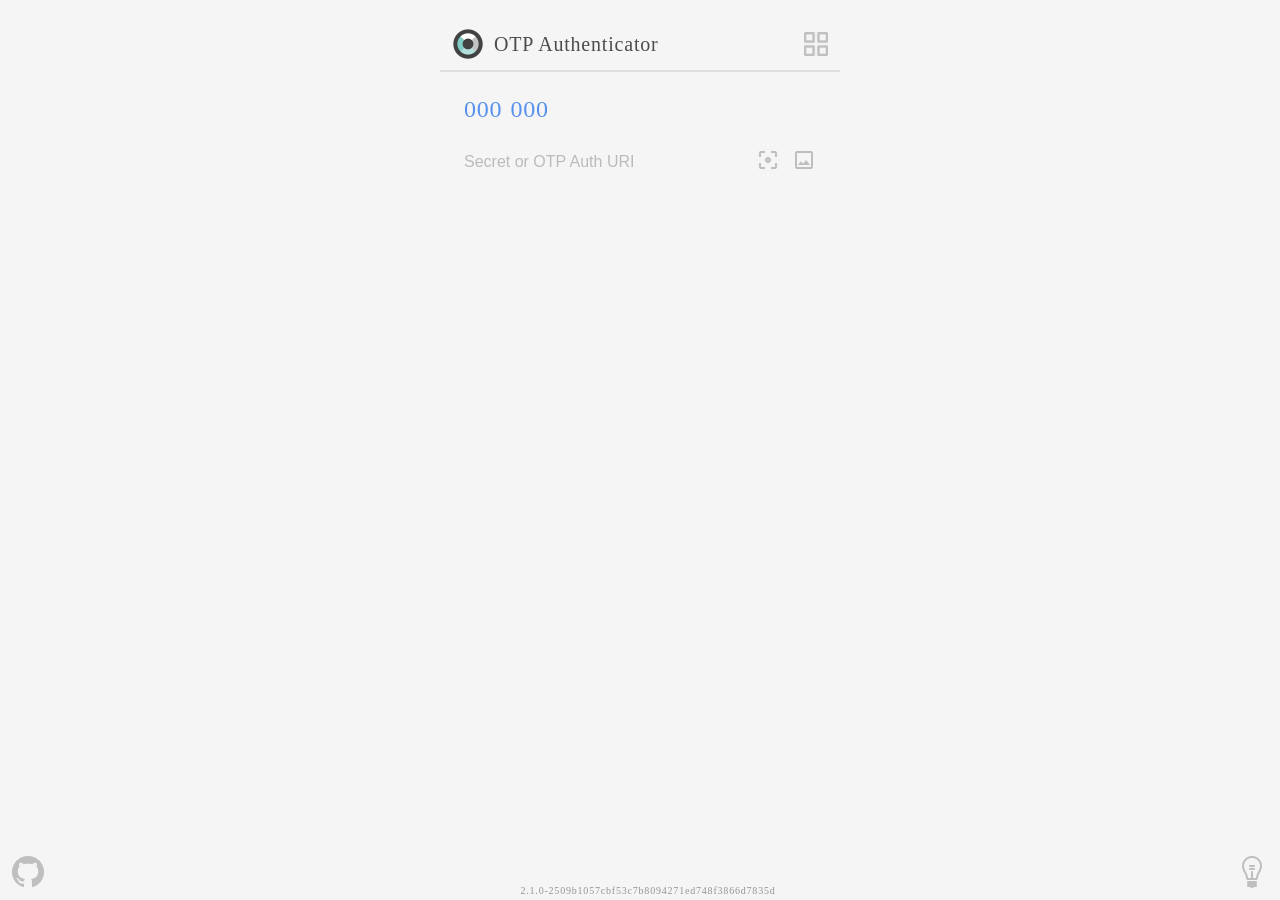
==== index.html @ 1d7ff5bb "deploy otp authenticator" ====
﻿<!doctype html>
<html>
  <head>
    <meta name="viewport" content="width=device-width, user-scalable=no, initial-scale=1.0, maximum-scale=1.0, minimum-scale=1.0">
    <meta name="theme-color" content="#292929" />
    <title>OTP Authenticator</title>
    <link rel=icon href=favicon.ico>
    
    <link rel="stylesheet" href="index.css">
    <link id="dark-mode" rel="stylesheet" href="index_dark.css" disabled>
    <script src="main.js" defer></script>
  </head>
  <body>
    <div id="header-container">
      <div id="app-icon"></div>
      <div id="app-name">OTP Authenticator</div>
      <div id="more-button"></div>
    </div>
    <div id="calculator-container">
      <div id="totp-label" style="margin-bottom: 0px; height: 0px;"></div>
      <div id="totp-token-container">
        <div id="totp-token"></div>
        <svg id="totp-token-remaining-seconds-pie" viewBox="0 0 0.318310 0.318310">
          <!-- r = 1 / (2 * PI) 鈮?0.159155 -->
          <circle r="0.159155"  cx="0.159155" cy="0.159155"/>
        </svg>
      </div>
      
      <div id="input-container">
        <div id="input-secret-container">
          <input id="input-secret" placeholder="Secret or OTP Auth URI" type="password" autocomplete="off" autofocus>
          
          <div id="input-video-button"></div>
          <label id="input-image-button" style=" display: inline-block;">
              <input id="input-image" type="file" style="display: none;">
          </label>
        </div>
        
        <input id="input-account" placeholder="Account" style="display: none;">
        <input id="input-issuer" placeholder="Issuer" style="display: none;">
        <input id="input-period" type="number" placeholder="Period" style="display: none;">
      </div>
      
      <div id="otpauth-qr" style="display: none;">
        <img id="otpauth-qr-image">
        <div id="otpauth-qr-overlay">Missing values!</div>
      </div>
    </div>
    <a id="github-ref" href="https://github.com/qoomon/otp-authenticator-webapp"></a>
    <div id="app-version"></div>
    <div id="light-switch"></div>
    
    <div id="input-video-dialog" style="display: none;">
      <div id="input-video-container">
        <video id="input-video"></video>
      </div>
    </div>
    
  </body>
</html>
---- index.css ----
﻿* {
  box-sizing: border-box;
}

body {
  font-family: Jost;
  width: 100%;
  margin: 0;
  padding: 8px;
  letter-spacing: 0.05em;
  color: #5892ee;
  background-color: #f5f5f5;
}

.toast {
  font-size: 16px;
  position: fixed;
  right: 0;
  bottom: 8vh;
  left: 0;
  width: 100%;
  max-width: 240px;
  margin: 0 auto;
  padding: 4px;
  text-align: center;
  color: #f5f5f5;
  border-radius: 20px;
  background-color: #5892ee;
}

#app-icon {
  width: 32px;
  height: 32px;
  margin-right: 10px;
  background-image: url(otp-authenticator.png);
  background-size: contain;
}

#app-version {
  font-size: x-small;
  position: fixed;
  bottom: 4px;
  width: 100%;
  text-align: center;
  color: #949494;
}

#calculator-container {
  max-width: 400px;
  min-height: 20px;
  margin: 0 auto;
  padding: 24px;
}

#github-ref {
  position: fixed;
  bottom: 12px;
  left: 12px;
  width: 32px;
  height: 32px;
  background: url(github-icon.png) no-repeat;
  background-size: contain;
  filter: invert(25%);
}

#header-container {
  font-size: 20px;
  font-weight: 500;
  position: relative;
  display: flex;
  min-width: 300px;
  max-width: 400px;
  height: 64px;
  margin: 0 auto;
  padding: 20px 12px 10px;
  color: #4c4c4c;
  border-bottom: solid 2px;
  border-color: #dedede;
  align-items: center;
}

#input-container {
  position: relative;
}

#input-container input {
  font-size: 20px;
  width: 100%;
  max-width: 400px;
  margin-bottom: 8px;
  text-align: left;
  color: #a0a0a0;
  border: none;
  background-color: transparent;
}

#input-container input::placeholder {
  font-size: 16px;
  color: #bbb;
}

#input-container input:focus {
  outline: none;
}

#input-secret-container {
    display: flex;
}

#input-secret {
    padding-left: 0;
}

#input-image-button,
#input-video-button {
  min-width: 24px;
  margin-left: 12px;
  background-size: contain;
  background-repeat: no-repeat;
}

#input-image-button {
  background-image: url(scan-image.png);
}

#input-video-button {
  background-image: url(scan-video.png);
}

#input-video-dialog {
  display: block;
  position: fixed;
  top: 0;
  left: 0;
  width: 100vw;
  height: 100vh;
  background: #101010bd;
}

#input-video-container {
  position: relative;
  margin: 0 auto;
  top: 96px;
  left: 0;
  right: 0;
  width: min(100%, 300px);
  border-radius: 8px;
  border-style: solid;
  border-width: 2px;
  border-color: #212121;
  overflow: hidden;
}

#input-video-container:before {
  content: "";
  display: block;
  padding-top: 100%;
}

#input-video {
  position: absolute;
  top: 0;
  width: 100%;
  height: 100%;
  background: #0e0e0e;
  object-fit: cover;
  transform: rotateY(180deg);
}

#light-switch {
  position: fixed;
  right: 12px;
  bottom: 12px;
  width: 32px;
  height: 32px;
  cursor: pointer;
  background: url(light-bulb.png) no-repeat;
  background-size: contain;
}

#more-button {
  width: 24px;
  height: 24px;
  margin-left: auto;
  background: url(more.png) no-repeat;
  
}

#more-button,
#input-image-button,
#input-video-button,
#light-switch
{
    background-size: contain;
    cursor: pointer;
    filter: invert(75%);
}

#otpauth-qr {
  position: relative;
  width: 256px;
  height: 256px;
  margin-top: 20px;
  margin-right: auto;
  margin-left: auto;
  cursor: pointer;
  border: 1px solid #e3e3e3;
  border-radius: 4px;
  background: #fff;
}

#otpauth-qr-image {
  width: 100%;
  height: 100%;
}

#otpauth-qr-overlay {
  font-size: 16px;
  position: absolute;
  top: 42%;
  right: 0;
  left: 0;
  width: 64%;
  margin: 0 auto;
  padding: 4px;
  text-align: center;
  color: #f5f5f5;
  border-radius: 20px;
  background-color: #5892ee;
}

#totp-label {
  font-size: 16px;
  font-weight: 600;
  line-height: 16px;
  margin-bottom: 8px;
  cursor: pointer;
  color: #777777;
  height: 1em;
  transition: 0.2s;
}

#totp-token {
  font-size: 24px;
  font-weight: 500;
  height: 34px;
  cursor: pointer;
}

#totp-token-container {
  display: flex;
  justify-content: space-between;
  align-items: center;
  margin-bottom: 18px;
}

#totp-token-remaining-seconds-pie {
  display: block;
  width: 22px;
  height: 22px;
  margin-left: auto;
  transform: rotate(-90deg);
  border-radius: 50%;
}

#totp-token-remaining-seconds-pie > circle {
  transition: stroke-dashoffset 1s linear;
  stroke: #5892ee;
  stroke-width: 100%;
  stroke-dasharray: 1;
  stroke-dashoffset: -1;
  fill: none;
}
---- index_dark.css ----
body
{
    color: #598de0;
    background: #1b1b1b;
}

#app-version,
#input-container input::placeholder
{
    color: #444;
}

#github-ref
{
    filter: invert(75%);
}

#header-container
{
    color: #e6e6e6;
    border-color: #313131;
}

#input-container input
{
    color: #606060;
    border-color: #2d2d2d;
}

#more-button,
#input-image-button,
#input-video-button,
#light-switch
{
    filter: invert(25%);
}

#otpauth-qr
{
    background: #f9f9f9;

    filter: brightness(.94);
}

#otpauth-qr-overlay,
.toast
{
    color: #1b1b1b;
    background-color: #598de0;
}

#totp-label
{
    color: #9c9c9c;
}

#totp-token-remaining-seconds-pie > circle
{
    stroke: #598de0;
}
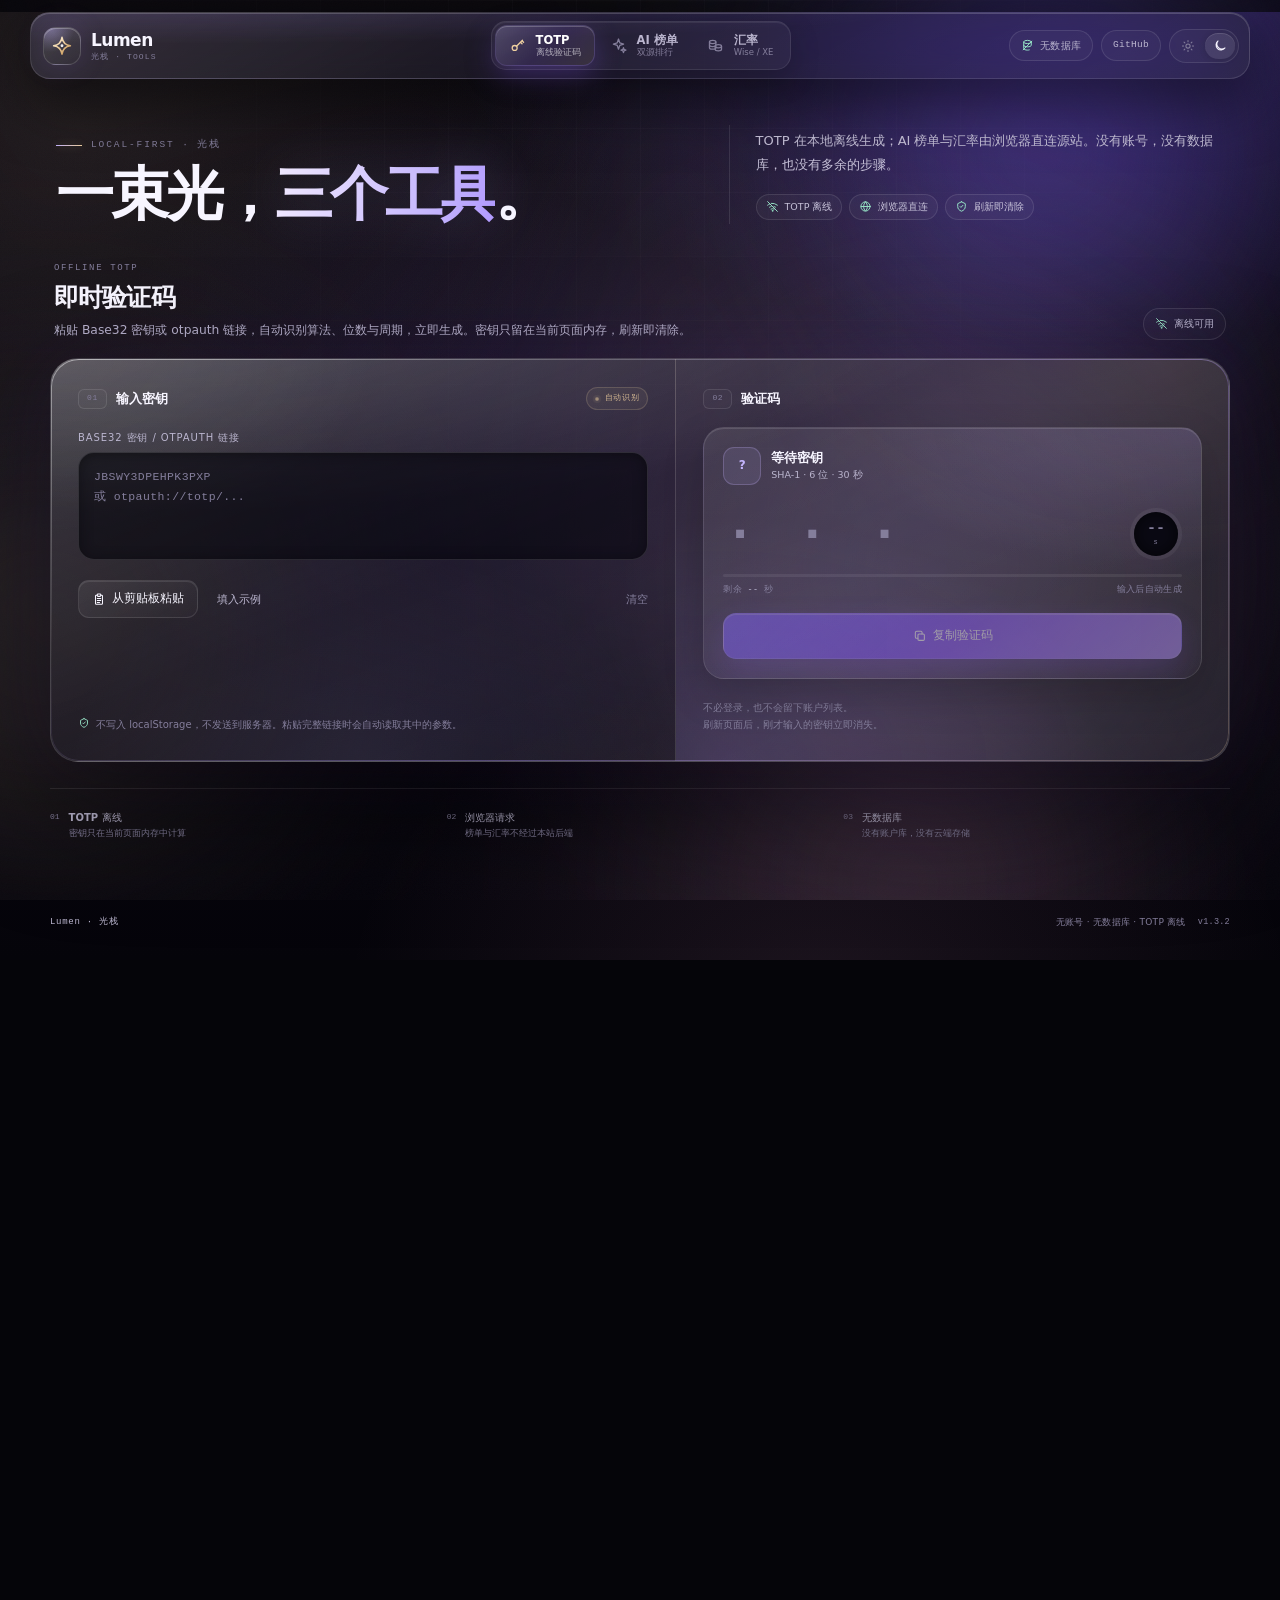
==== commit 49269976: "Lumen 光栈 v1.3.2 — 官方榜单、双主题与紫金/森林配色" ====
--- a/index.html
+++ b/index.html
@@ -1,61 +1,87 @@
-﻿<!doctype html>
-<html>
-  <head>
-    <meta name="viewport" content="width=device-width, user-scalable=no, initial-scale=1.0, maximum-scale=1.0, minimum-scale=1.0">
-    <meta name="theme-color" content="#292929" />
-    <title>OTP Authenticator</title>
-    <link rel=icon href=favicon.ico>
-    
-    <link rel="stylesheet" href="index.css">
-    <link id="dark-mode" rel="stylesheet" href="index_dark.css" disabled>
-    <script src="main.js" defer></script>
-  </head>
-  <body>
-    <div id="header-container">
-      <div id="app-icon"></div>
-      <div id="app-name">OTP Authenticator</div>
-      <div id="more-button"></div>
+<!doctype html>
+<html lang="zh-CN">
+<head>
+  <meta charset="utf-8">
+  <meta name="viewport" content="width=device-width, initial-scale=1">
+  <meta name="theme-color" content="#07060C">
+  <meta http-equiv="refresh" content="0; url=./public/">
+  <title>Lumen 光栈 — 正在打开</title>
+  <style>
+    :root {
+      color-scheme: dark;
+      --bg: #07060c;
+      --ink: #f7f5ff;
+      --muted: #b9b3cc;
+      --line: rgba(255, 255, 255, 0.12);
+      --gold: #efd0a0;
+      --violet: #c4b5fd;
+    }
+    * { box-sizing: border-box; }
+    body {
+      min-height: 100vh;
+      margin: 0;
+      display: grid;
+      place-items: center;
+      padding: 24px;
+      background:
+        radial-gradient(900px 620px at 84% -12%, rgba(124, 92, 255, 0.32), transparent 64%),
+        radial-gradient(720px 520px at 8% 100%, rgba(239, 208, 160, 0.12), transparent 66%),
+        linear-gradient(180deg, #07060c, #0b0814 55%, #05040a);
+      color: var(--ink);
+      font-family: "Segoe UI", "PingFang SC", "Microsoft YaHei", system-ui, sans-serif;
+    }
+    .card {
+      width: min(420px, 100%);
+      padding: 34px 30px;
+      border: 1px solid var(--line);
+      border-radius: 26px;
+      background: linear-gradient(158deg, rgba(255, 255, 255, 0.1), rgba(255, 255, 255, 0.03));
+      box-shadow: 0 34px 100px rgba(0, 0, 0, 0.55), inset 0 1px 0 rgba(255, 255, 255, 0.14);
+      text-align: center;
+      backdrop-filter: blur(30px);
+      -webkit-backdrop-filter: blur(30px);
+    }
+    .mark {
+      width: 52px;
+      height: 52px;
+      margin: 0 auto 18px;
+      display: grid;
+      place-items: center;
+      border: 1px solid rgba(255, 255, 255, 0.16);
+      border-radius: 16px;
+      background: radial-gradient(120% 120% at 18% 0%, rgba(196, 181, 253, 0.3), transparent 56%), #161226;
+    }
+    .mark svg { width: 28px; height: 28px; }
+    h1 { margin: 0 0 8px; font-size: 24px; letter-spacing: -0.03em; }
+    p { margin: 0 0 22px; color: var(--muted); font-size: 13px; line-height: 1.7; }
+    a {
+      display: inline-flex;
+      align-items: center;
+      justify-content: center;
+      min-height: 44px;
+      padding: 0 20px;
+      border-radius: 12px;
+      background: linear-gradient(135deg, #6d4aff, #8b5cf6);
+      color: #fff;
+      font-size: 13px;
+      font-weight: 600;
+      text-decoration: none;
+      box-shadow: 0 12px 30px rgba(139, 92, 246, 0.3);
+    }
+    a:focus-visible { outline: 2px solid var(--gold); outline-offset: 3px; }
+  </style>
+</head>
+<body>
+  <div class="card">
+    <div class="mark" aria-hidden="true">
+      <svg viewBox="0 0 24 24" fill="none">
+        <path d="M12 2.6c.75 5.3 3.85 8.4 9.15 9.15-5.3.75-8.4 3.85-9.15 9.15-.75-5.3-3.85-8.4-9.15-9.15 5.3-.75 8.4-3.85 9.15-9.15Z" stroke="#EFD0A0" stroke-width="1.7" stroke-linejoin="round"/>
+        <circle cx="12" cy="11.75" r="1.55" fill="#fff" fill-opacity=".92"/>
+      </svg>
     </div>
-    <div id="calculator-container">
-      <div id="totp-label" style="margin-bottom: 0px; height: 0px;"></div>
-      <div id="totp-token-container">
-        <div id="totp-token"></div>
-        <svg id="totp-token-remaining-seconds-pie" viewBox="0 0 0.318310 0.318310">
-          <!-- r = 1 / (2 * PI) 鈮?0.159155 -->
-          <circle r="0.159155"  cx="0.159155" cy="0.159155"/>
-        </svg>
-      </div>
-      
-      <div id="input-container">
-        <div id="input-secret-container">
-          <input id="input-secret" placeholder="Secret or OTP Auth URI" type="password" autocomplete="off" autofocus>
-          
-          <div id="input-video-button"></div>
-          <label id="input-image-button" style=" display: inline-block;">
-              <input id="input-image" type="file" style="display: none;">
-          </label>
-        </div>
-        
-        <input id="input-account" placeholder="Account" style="display: none;">
-        <input id="input-issuer" placeholder="Issuer" style="display: none;">
-        <input id="input-period" type="number" placeholder="Period" style="display: none;">
-      </div>
-      
-      <div id="otpauth-qr" style="display: none;">
-        <img id="otpauth-qr-image">
-        <div id="otpauth-qr-overlay">Missing values!</div>
-      </div>
-    </div>
-    <a id="github-ref" href="https://github.com/qoomon/otp-authenticator-webapp"></a>
-    <div id="app-version"></div>
-    <div id="light-switch"></div>
-    
-    <div id="input-video-dialog" style="display: none;">
-      <div id="input-video-container">
-        <video id="input-video"></video>
-      </div>
-    </div>
-    
-  </body>
+    <h1>Lumen 光栈</h1>
+    <p>正在打开工具箱。若没有自动跳转，请点击下面的按钮。</p>
+    <a href="./public/">进入工具</a>
+  </div>
+</body>
 </html>
-
